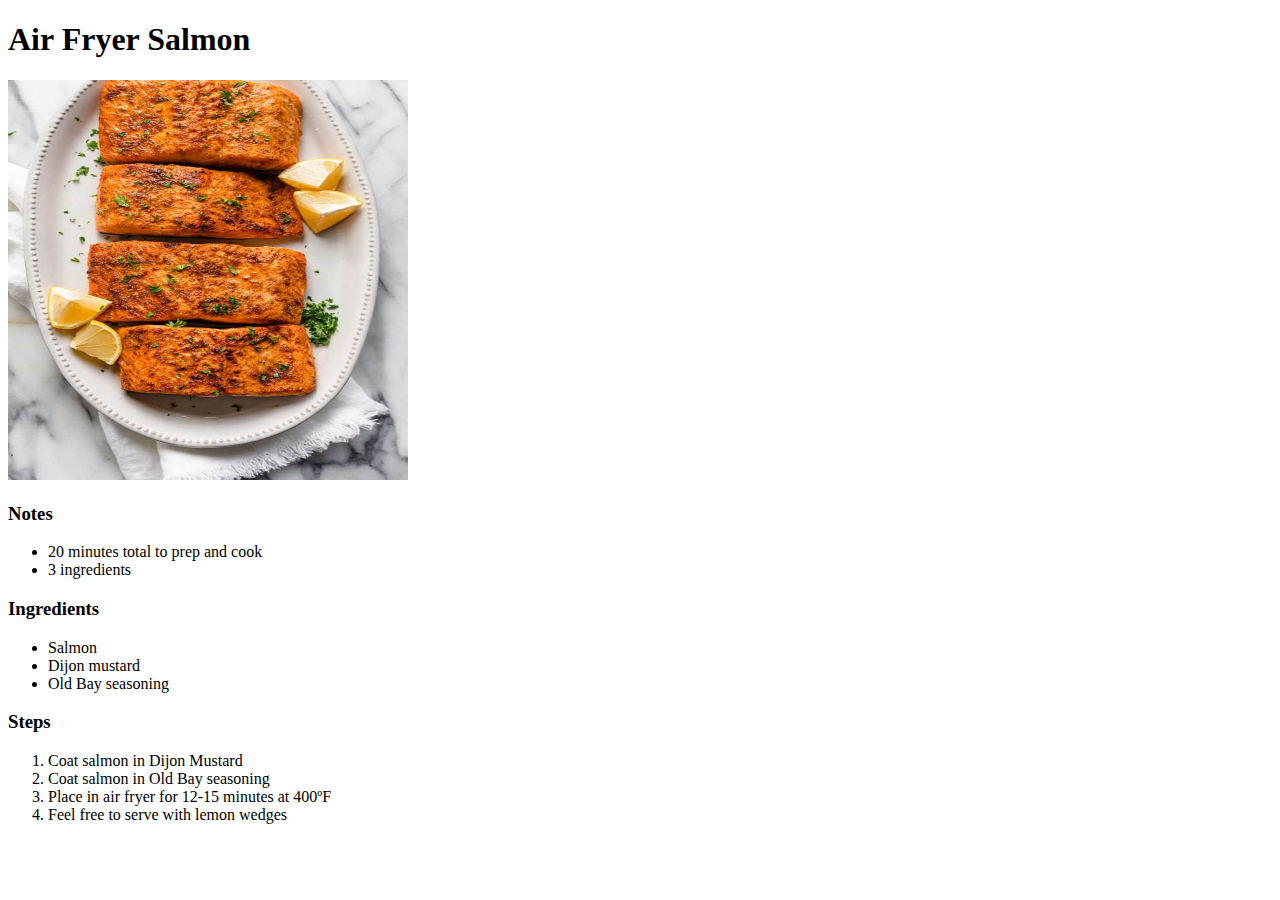
==== recipes/AirFrySalmon.html @ e18250e6 "added three recipes to my site" ====
<!DOCTYPE html>
<html lang="en">
<head>
    <meta charset="UTF-8">
    <meta name="viewport" content="width=device-width, initial-scale=1.0">
    <title>Document</title>
</head>
<body>
    <h1>Air Fryer Salmon</h1>
    <img src="../images/Air-Fryer-Salmon-3.jpg" alt="pic of salmon" height="400" width="400">

    <h3>Notes</h3>
    <ul>
        <li>20 minutes total to prep and cook</li>
        <li>3 ingredients</li>
    </ul>
    <h3>Ingredients</h3>
    <ul>
        <li>Salmon</li>
        <li>Dijon mustard</li>
        <li>Old Bay seasoning</li>
    </ul>
    <h3>Steps</h3>
    <ol>
        <li>Coat salmon in Dijon Mustard</li>
        <li>Coat salmon in Old Bay seasoning</li>
        <li>Place in air fryer for 12-15 minutes at 400ºF</li>
        <li>Feel free to serve with lemon wedges</li>
    </ol>

</body>
</html>
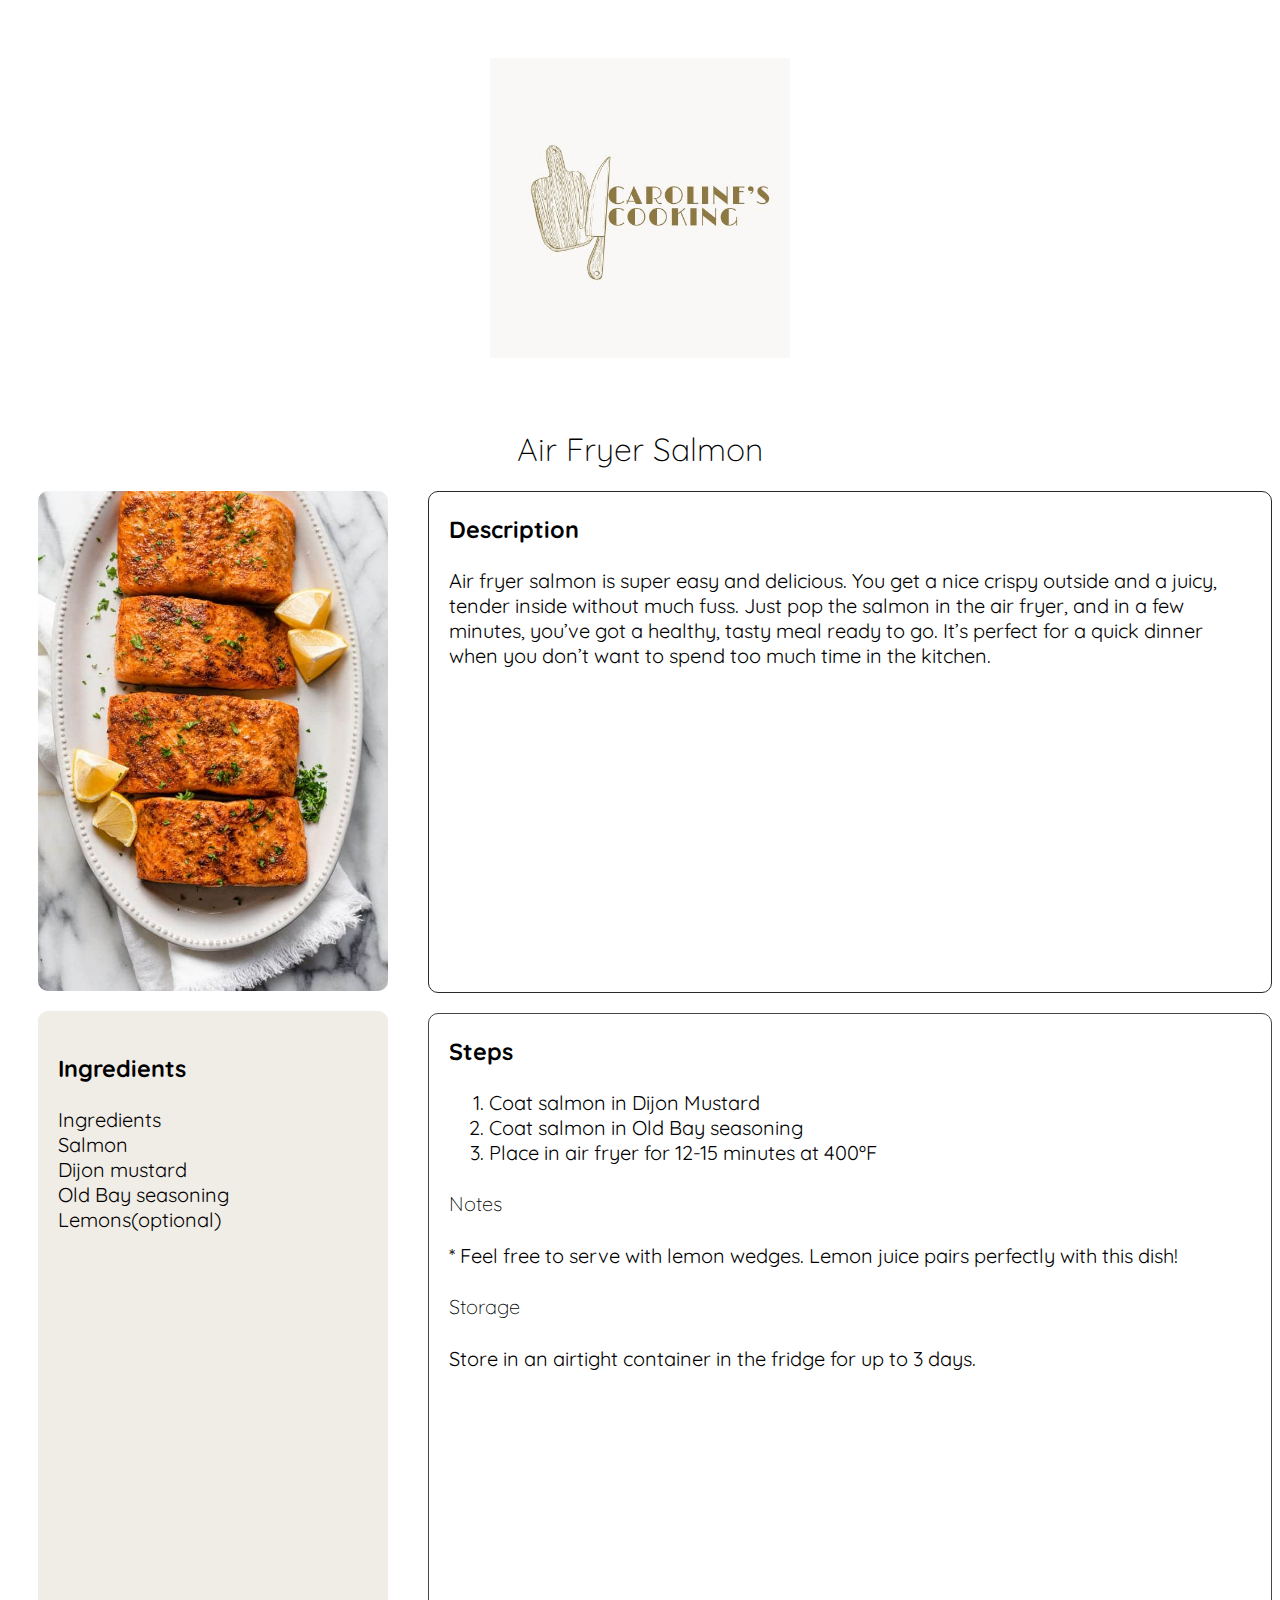
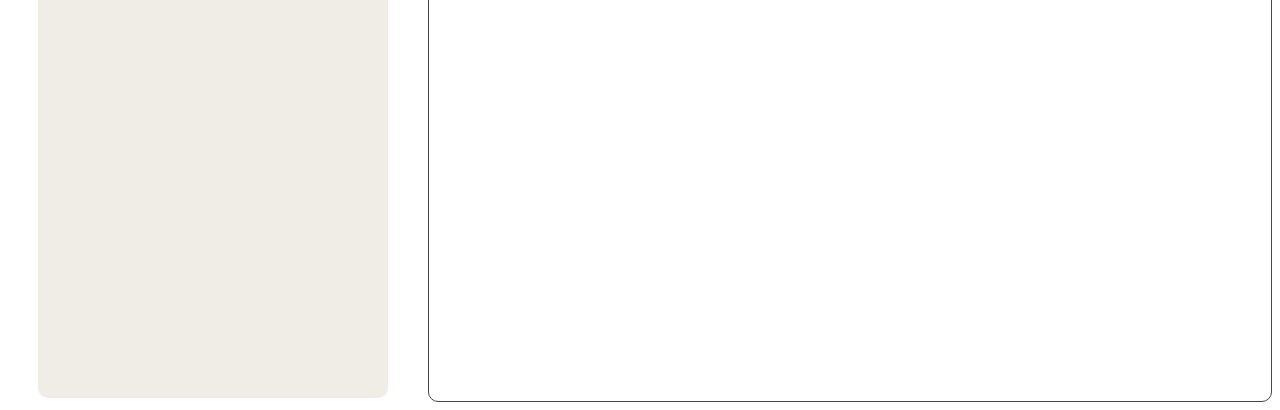
==== commit 8a704b19: "Changed layout and styling of site" ====
--- a/recipes/AirFrySalmon.html
+++ b/recipes/AirFrySalmon.html
@@ -1,32 +1,61 @@
 <!DOCTYPE html>
 <html lang="en">
 <head>
+    <link rel="stylesheet" href="../styles.css">
     <meta charset="UTF-8">
     <meta name="viewport" content="width=device-width, initial-scale=1.0">
     <title>Document</title>
 </head>
+
 <body>
-    <h1>Air Fryer Salmon</h1>
-    <img src="../images/Air-Fryer-Salmon-3.jpg" alt="pic of salmon" height="400" width="400">
+    <div>
+        <a href="../index.html"><img id="logo" class="center" src="../images/Caroline’s Cooking.jpg"></a>
+    </div>  
+    <h1 class="recipe-title">Air Fryer Salmon</h1>
+    <div class="content">    
+        <div class="content">
+            <div class="left">
+                <img src="../images/Air-Fryer-Salmon-3.jpg">
+                <div class="ingredients-container">
+                    <h3>Ingredients</h3>
+                    <ul>
+                        <li>Ingredients</li>
+                        <li>Salmon</li>
+                        <li>Dijon mustard</li>
+                        <li>Old Bay seasoning</li>
+                        <li>Lemons(optional)</li>
+                    </ul>
+                </div>
+            </div>
+            <div class="right">
+                <div class="right-top">
+                    <h3>Description</h3>
+                    <p>Air fryer salmon is super easy and delicious. You get a nice crispy outside and a juicy, tender inside without much fuss. Just pop the salmon in the air fryer, and in a few minutes, you’ve got a healthy, tasty meal ready to go. It’s perfect for a quick dinner when you don’t want to spend too much time in the kitchen.</p>
 
-    <h3>Notes</h3>
-    <ul>
-        <li>20 minutes total to prep and cook</li>
-        <li>3 ingredients</li>
-    </ul>
-    <h3>Ingredients</h3>
-    <ul>
-        <li>Salmon</li>
-        <li>Dijon mustard</li>
-        <li>Old Bay seasoning</li>
-    </ul>
-    <h3>Steps</h3>
-    <ol>
-        <li>Coat salmon in Dijon Mustard</li>
-        <li>Coat salmon in Old Bay seasoning</li>
-        <li>Place in air fryer for 12-15 minutes at 400ºF</li>
-        <li>Feel free to serve with lemon wedges</li>
-    </ol>
+                    </div>
 
+
+                </ul>
+                <div class="steps-container">
+                    <h3>Steps</h3>
+                    <ol>
+                        <li>Coat salmon in Dijon Mustard</li>
+                        <li>Coat salmon in Old Bay seasoning</li>
+                        <li>Place in air fryer for 12-15 minutes at 400ºF</li>
+                    </ol>
+                    <h4>Notes</h4>
+                    <ul>
+                        <li>* Feel free to serve with lemon wedges. Lemon juice pairs perfectly with this dish!</li>
+                    </ul>
+                
+                    <h4>Storage</h4>
+                    <ul>
+                        <li>Store in an airtight container in the fridge for up to 3 days.</li>
+                    </ul>
+
+                </div>
+            </div>
+        </div>
+    </div>	
 </body>
-</html>+</html>
--- a/styles.css
+++ b/styles.css
@@ -0,0 +1,116 @@
+
+@import url('https://fonts.googleapis.com/css2?family=Indie+Flower&display=swap');
+@import url('https://fonts.googleapis.com/css2?family=Amatic+SC:wght@400;700&family=Indie+Flower&display=swap');
+@import url('https://fonts.googleapis.com/css2?family=Amatic+SC:wght@400;700&family=Indie+Flower&family=Quicksand:wght@300&display=swap');
+html{
+    font-family: 'Quicksand', sans-serif;
+}
+
+h1,h2,h3,h4,h5,h6{
+    font-weight: 300;
+
+}
+.item img:hover{
+    transform: scale(1.05);
+    transition: all ease ;
+    border-radius: 15px;
+    box-shadow: 0 0 5px rgb(136, 219, 140);
+}
+
+
+.heading{
+    font-size: 62px; 
+    font-family: 'Amatic SC', cursive;
+}
+
+a{
+    text-decoration:none;
+}
+#logo{
+    width: 300px;
+    height:300px;
+    margin-left: auto;
+    margin-right: auto;
+    display: block;
+    padding: 50px;
+}
+
+.heading,
+.recipe-title{
+    text-align: center;
+}
+h3{
+    font-weight: bold;
+}
+.content{
+ display:flex;
+ flex-direction: row;
+ justify-content: center;
+ font-size: 20px;
+ gap:20px;
+}
+
+div img{
+    
+    width:350px;
+    height:500px;
+}
+
+.item{
+    display: flex;
+    flex-direction: column;
+    gap:10px;
+    align-items:center;
+    width:400px;
+    text-align: center;
+}
+
+.left{
+    
+    display: flex;
+    flex-direction: column;
+    gap:20px;
+    padding-left: 30px;
+    width:420px;
+    height: 1507px;
+}
+.left img{
+    border-radius: 10px;
+
+}
+.content{
+    gap:40px;
+    display: flex;
+}
+
+
+.right-top{
+    border-radius: 10px;
+    border:1px solid rgb(41, 41, 41);
+    height:500px;
+}
+
+ul{
+    list-style-type: none;
+    padding:0;  
+}
+
+.steps-container{   
+    margin-top:20px;
+    border-radius: 10px;
+    border:1px solid rgb(71, 71, 71);
+    height: 987px;
+
+}
+
+.ingredients-container{
+    border-radius: 10px;
+    background-color: rgb(240, 236, 230);
+    padding:20px;
+    flex-grow: 3;
+}
+
+.right-top,
+.steps-container{
+    padding:0 20px 0px 20px;
+}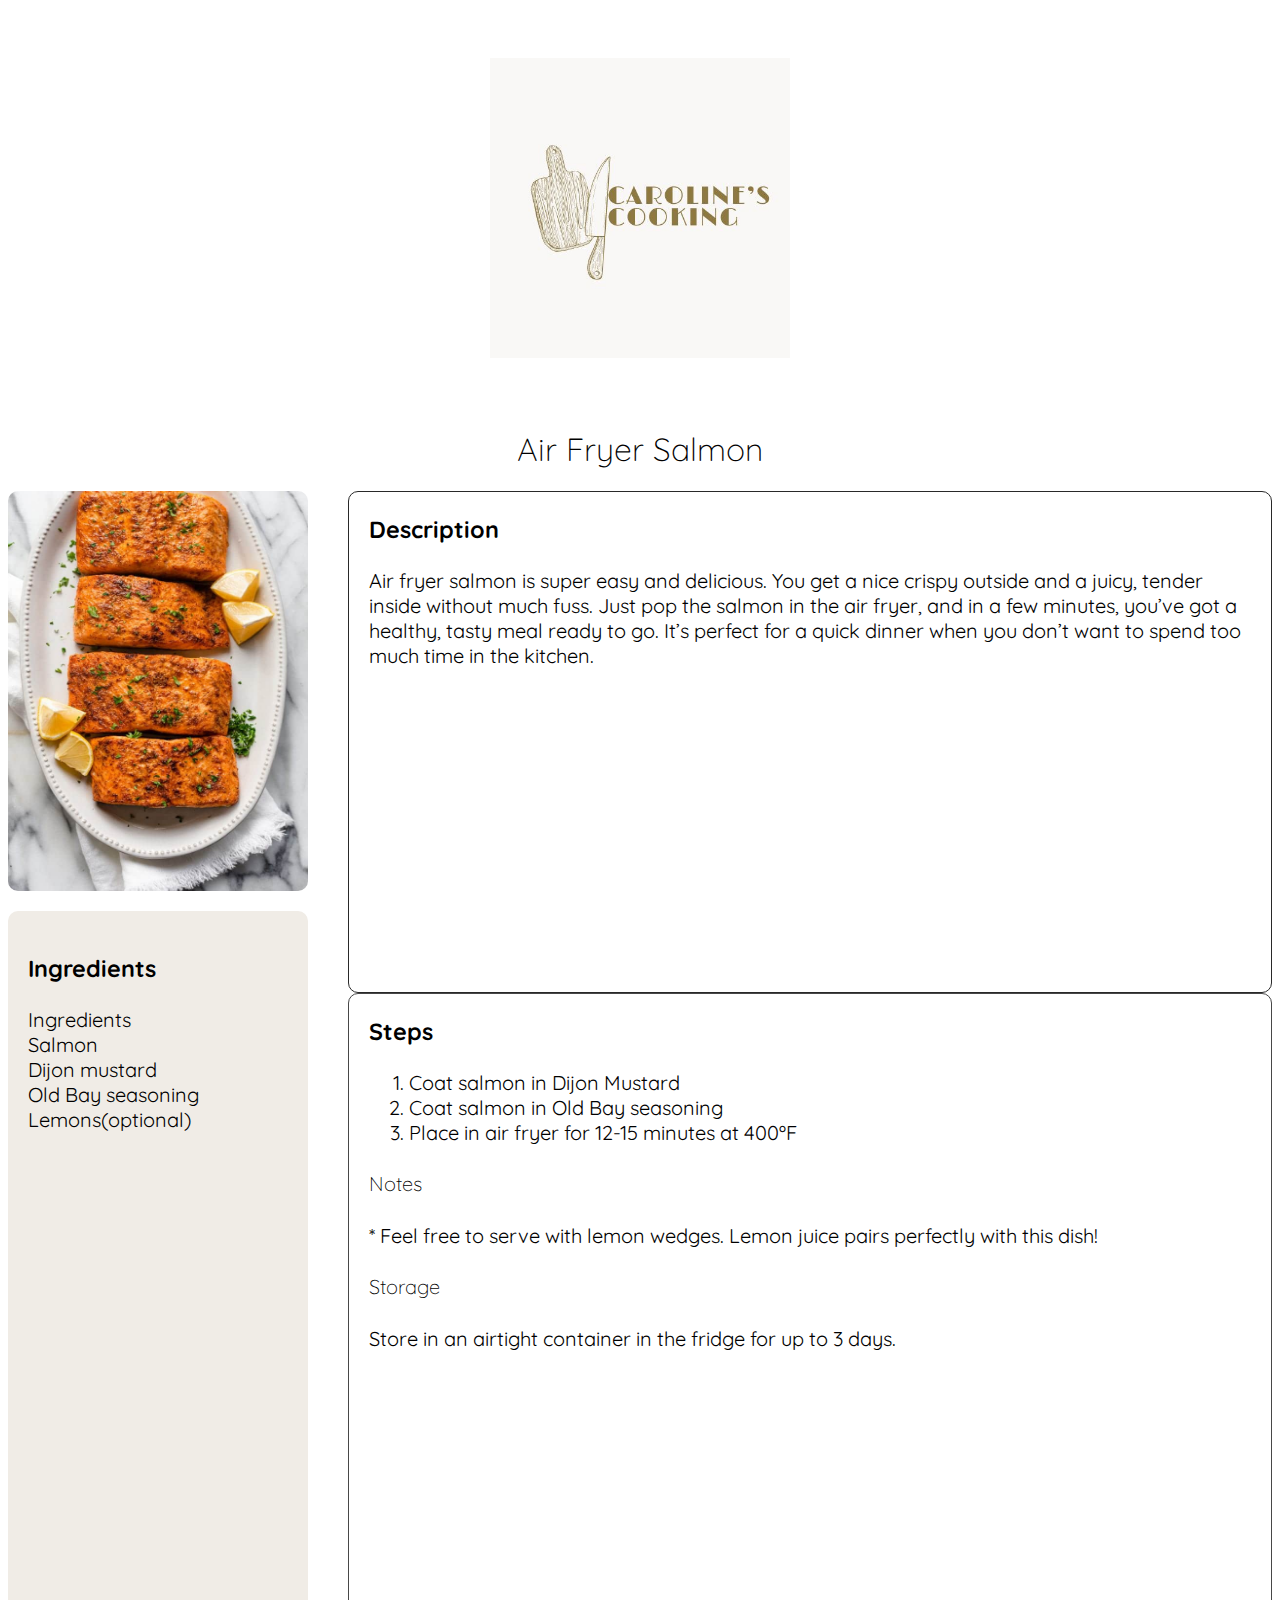
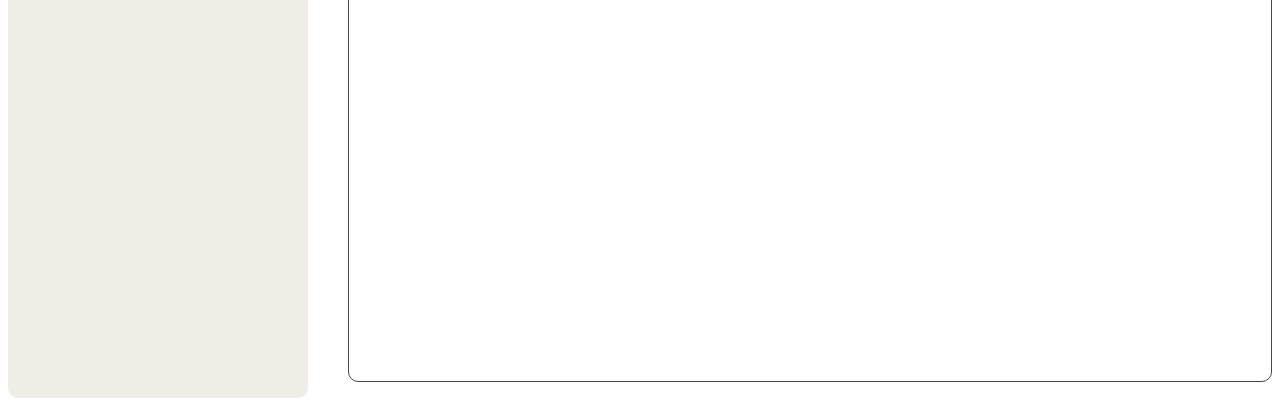
==== commit b52f26d0: "View changes attempt" ====
--- a/recipes/AirFrySalmon.html
+++ b/recipes/AirFrySalmon.html
@@ -2,8 +2,7 @@
 <html lang="en">
 <head>
     <link rel="stylesheet" href="../styles.css">
-    <meta charset="UTF-8">
-    <meta name="viewport" content="width=device-width, initial-scale=1.0">
+    <meta charset="UTF-8" name="viewport" content="width=device-width; initial-scale=1.0;">
     <title>Document</title>
 </head>
 
--- a/styles.css
+++ b/styles.css
@@ -11,12 +11,29 @@
 
 }
 .item img:hover{
+    display: flex;
     transform: scale(1.05);
     transition: all ease ;
     border-radius: 15px;
     box-shadow: 0 0 5px rgb(136, 219, 140);
 }
 
+@media only screen and (max-width: 600px) {
+    img 
+    { 
+        display: flex;
+        height: 100%; 
+        width: 100%; 
+    } 
+    .content{
+        display: flex;
+        width: 100%;
+    }
+    .item{
+        display: flex;
+        width: 100%;
+    }
+}
 
 .heading{
     font-size: 62px; 
@@ -51,9 +68,9 @@
 }
 
 div img{
-    
-    width:350px;
-    height:500px;
+    display: flex;
+    width:300px;
+    height:400px;
 }
 
 .item{
@@ -70,7 +87,7 @@
     display: flex;
     flex-direction: column;
     gap:20px;
-    padding-left: 30px;
+    /* padding-left: 30px; */
     width:420px;
     height: 1507px;
 }
@@ -96,7 +113,7 @@
 }
 
 .steps-container{   
-    margin-top:20px;
+    /* margin-top:20px; */
     border-radius: 10px;
     border:1px solid rgb(71, 71, 71);
     height: 987px;
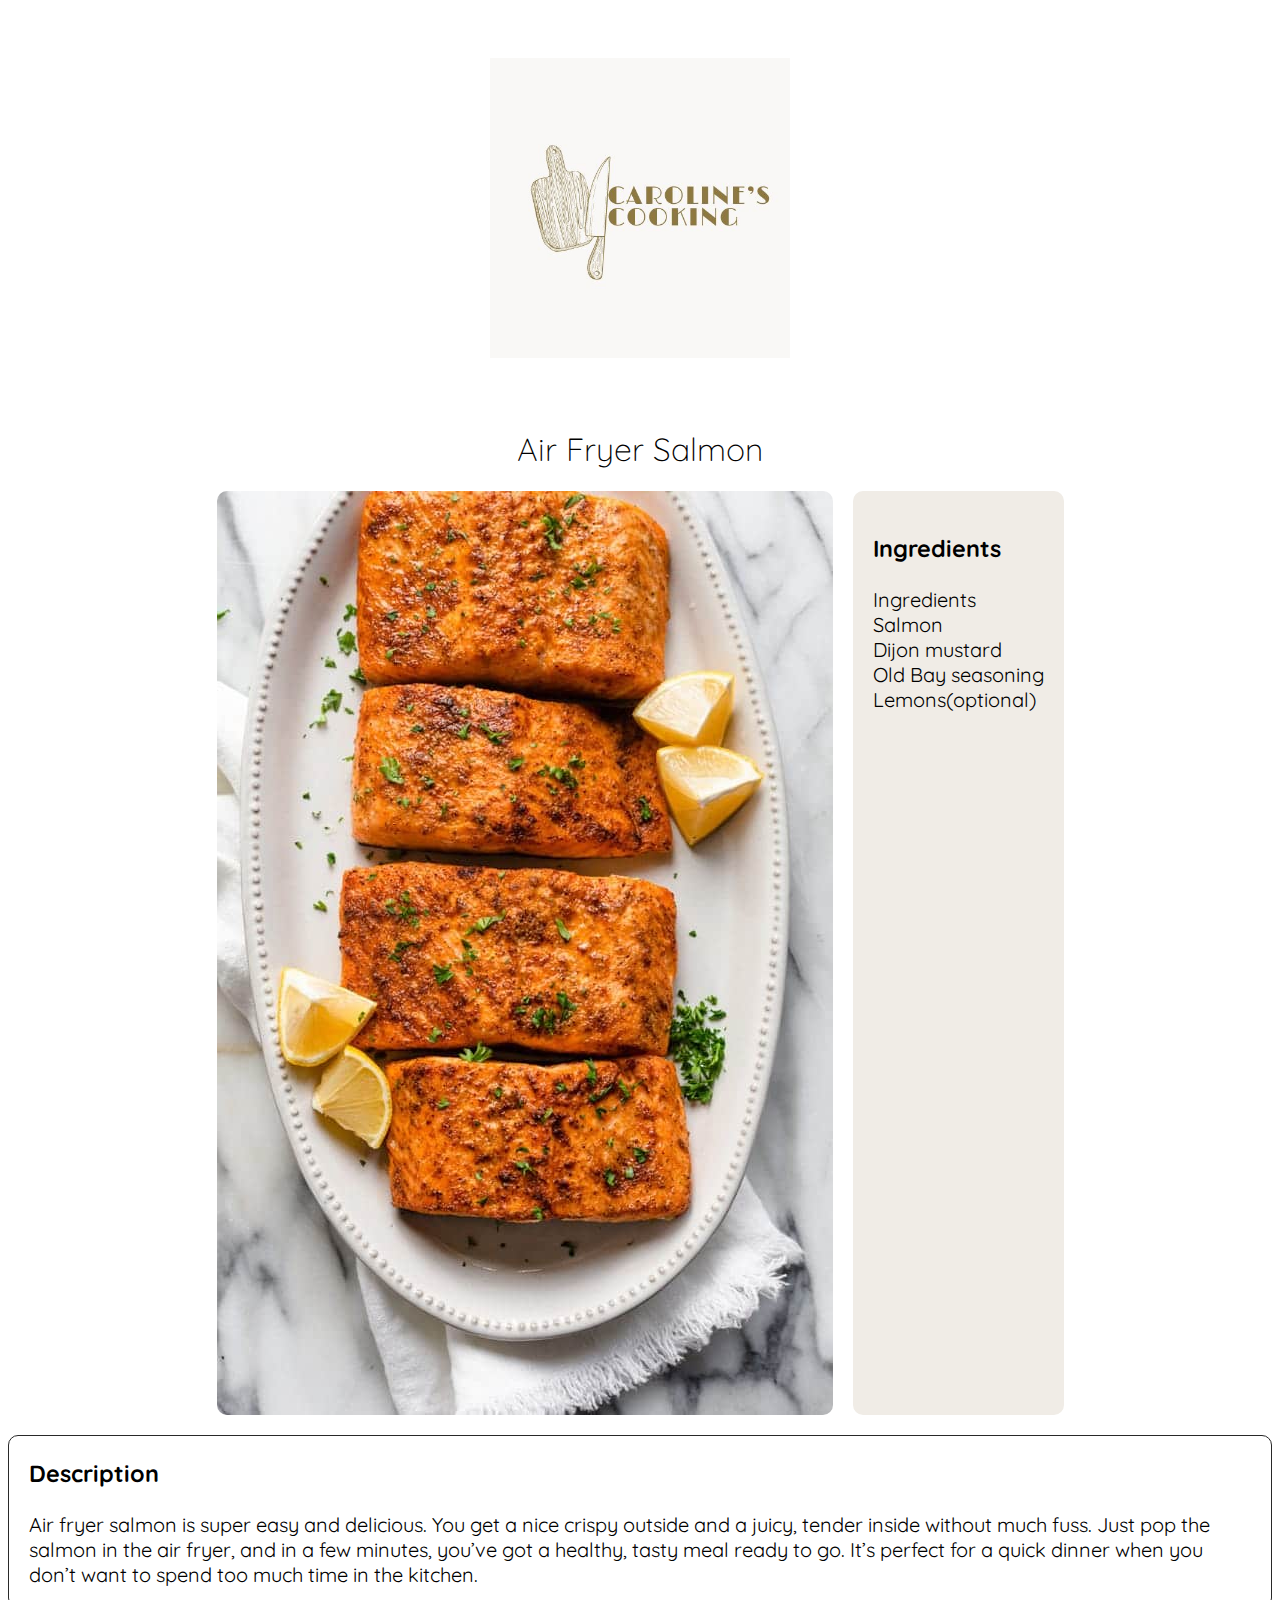
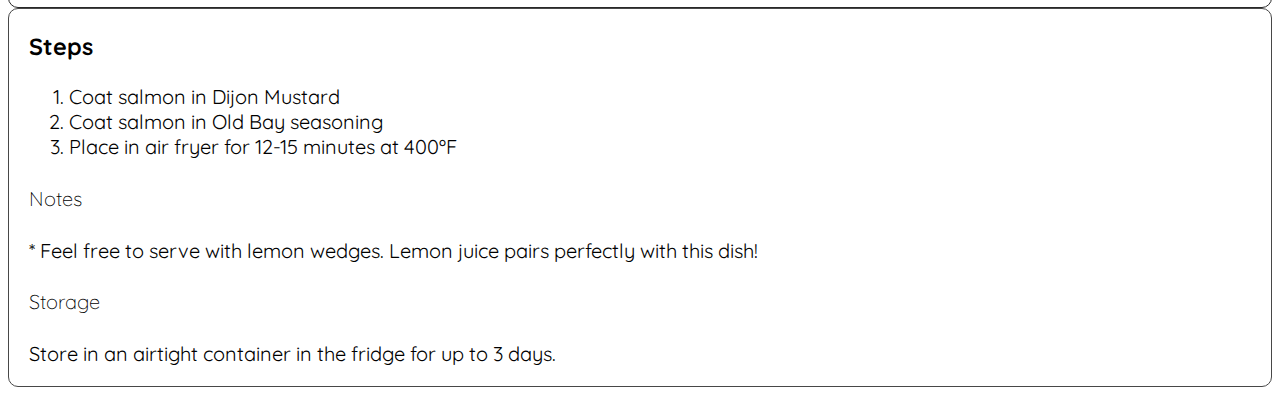
==== commit 407acc2b: "centering images and text on homepage" ====
--- a/recipes/AirFrySalmon.html
+++ b/recipes/AirFrySalmon.html
@@ -11,8 +11,8 @@
         <a href="../index.html"><img id="logo" class="center" src="../images/Caroline’s Cooking.jpg"></a>
     </div>  
     <h1 class="recipe-title">Air Fryer Salmon</h1>
-    <div class="content">    
-        <div class="content">
+    <div class="content2">    
+        <div class="content2">
             <div class="left">
                 <img src="../images/Air-Fryer-Salmon-3.jpg">
                 <div class="ingredients-container">
@@ -27,7 +27,7 @@
                 </div>
             </div>
             <div class="right">
-                <div class="right-top">
+                <div class="description-container">
                     <h3>Description</h3>
                     <p>Air fryer salmon is super easy and delicious. You get a nice crispy outside and a juicy, tender inside without much fuss. Just pop the salmon in the air fryer, and in a few minutes, you’ve got a healthy, tasty meal ready to go. It’s perfect for a quick dinner when you don’t want to spend too much time in the kitchen.</p>
 
--- a/styles.css
+++ b/styles.css
@@ -11,28 +11,11 @@
 
 }
 .item img:hover{
-    display: flex;
+    flex: 1;
     transform: scale(1.05);
     transition: all ease ;
     border-radius: 15px;
     box-shadow: 0 0 5px rgb(136, 219, 140);
-}
-
-@media only screen and (max-width: 600px) {
-    img 
-    { 
-        display: flex;
-        height: 100%; 
-        width: 100%; 
-    } 
-    .content{
-        display: flex;
-        width: 100%;
-    }
-    .item{
-        display: flex;
-        width: 100%;
-    }
 }
 
 .heading{
@@ -42,6 +25,7 @@
 
 a{
     text-decoration:none;
+
 }
 #logo{
     width: 300px;
@@ -59,52 +43,53 @@
 h3{
     font-weight: bold;
 }
+
 .content{
- display:flex;
- flex-direction: row;
- justify-content: center;
- font-size: 20px;
- gap:20px;
+    display: flex;
+    align-items: center;
+    flex-wrap: wrap;
+    flex-direction: row;
+    justify-content: center;
+    font-size: 20px;
+    gap:20px;
 }
 
-div img{
+.content2{
     display: flex;
+    flex-direction: row;
+    flex-wrap: wrap;
+    justify-content: center;
+    font-size: 20px;
+    gap:20px;
+}
+
+.image{
+    flex-direction: column;
+    align-items: center;
     width:300px;
     height:400px;
 }
 
 .item{
-    display: flex;
+    flex: 1;
     flex-direction: column;
     gap:10px;
     align-items:center;
     width:400px;
-    text-align: center;
+    text-align:center;
 }
 
 .left{
-    
     display: flex;
-    flex-direction: column;
+    flex-direction:row;
     gap:20px;
     /* padding-left: 30px; */
-    width:420px;
-    height: 1507px;
+    width:auto;
+    height: auto;
 }
 .left img{
     border-radius: 10px;
 
-}
-.content{
-    gap:40px;
-    display: flex;
-}
-
-
-.right-top{
-    border-radius: 10px;
-    border:1px solid rgb(41, 41, 41);
-    height:500px;
 }
 
 ul{
@@ -112,22 +97,31 @@
     padding:0;  
 }
 
+.ingredients-container{
+    border-radius: 10px;
+    background-color: rgb(240, 236, 230);
+    padding:20px;
+    flex-grow: auto;
+}
+
+.description-container{
+    border-radius: 10px;
+    border:1px solid rgb(41, 41, 41);
+    height: auto;
+    flex-grow: auto;
+    padding:0 20px 0px 20px;
+}
+
 .steps-container{   
     /* margin-top:20px; */
     border-radius: 10px;
     border:1px solid rgb(71, 71, 71);
-    height: 987px;
+    height: auto;
+    flex-grow: auto;
+    padding:0 20px 0px 20px;
 
 }
 
-.ingredients-container{
-    border-radius: 10px;
-    background-color: rgb(240, 236, 230);
-    padding:20px;
-    flex-grow: 3;
-}
 
-.right-top,
-.steps-container{
-    padding:0 20px 0px 20px;
-}+
+
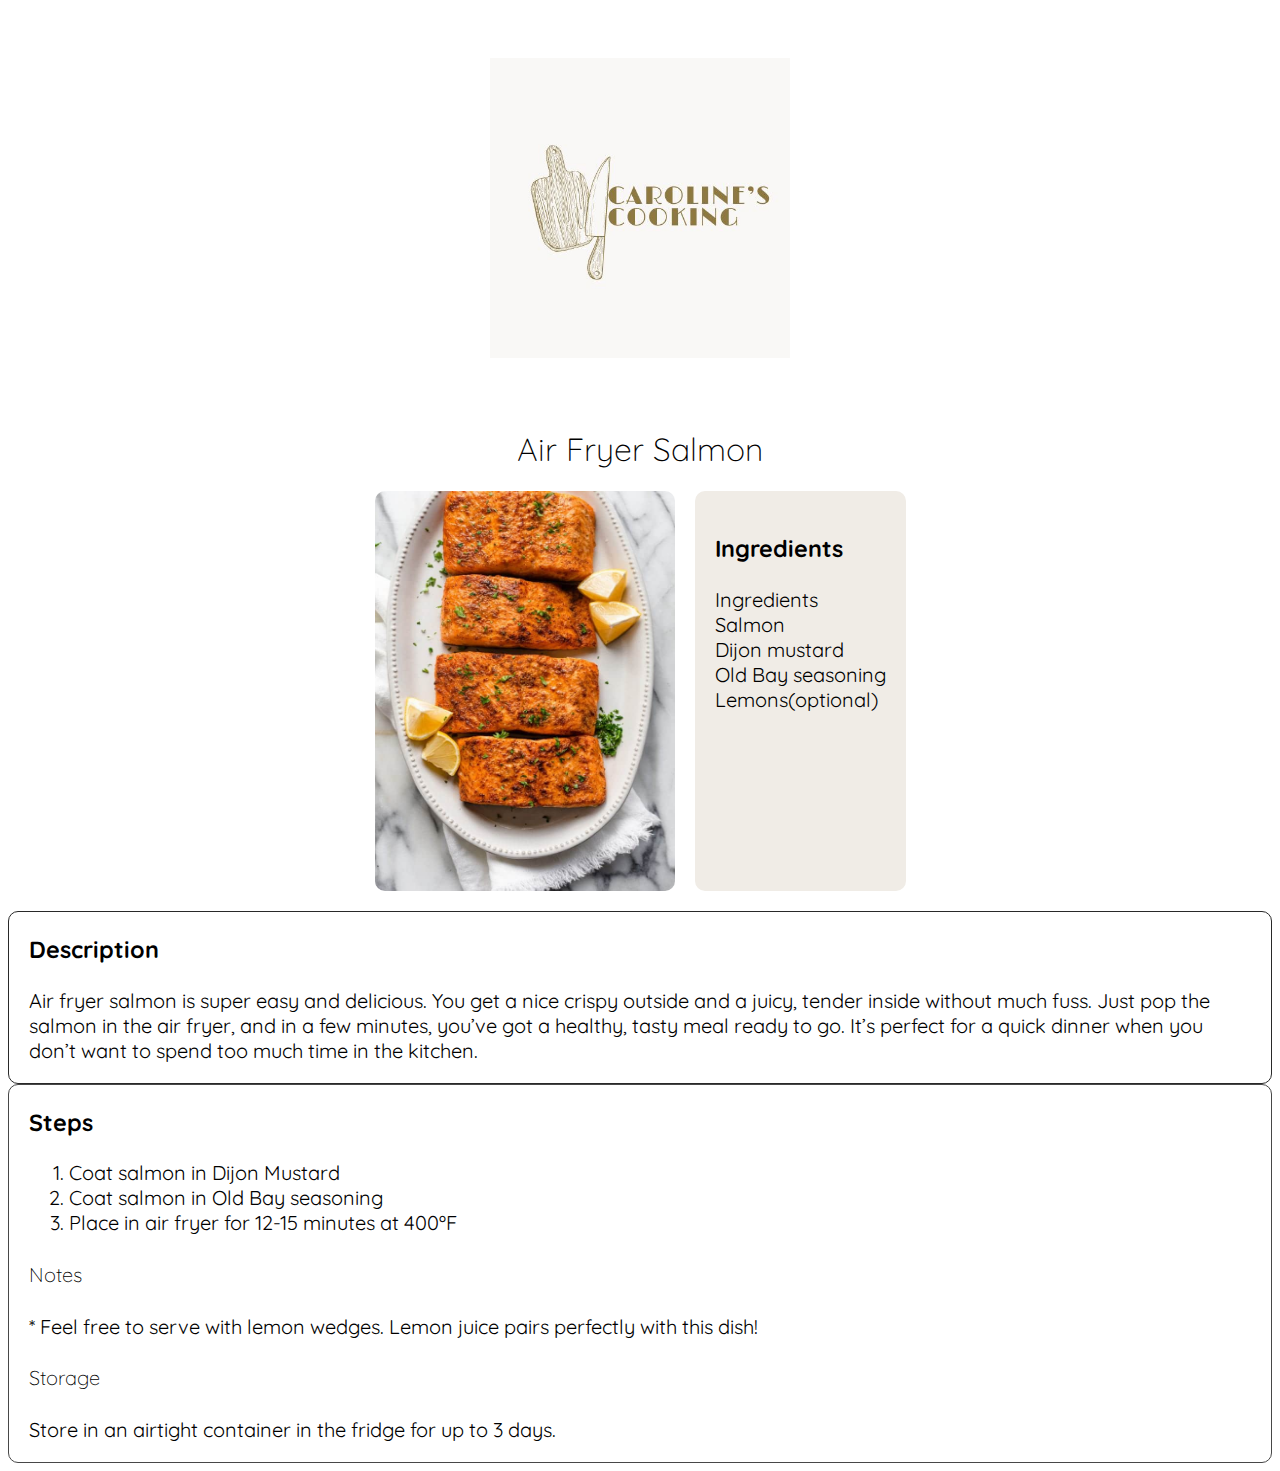
==== commit 88853c79: "recipe page view changes" ====
--- a/recipes/AirFrySalmon.html
+++ b/recipes/AirFrySalmon.html
@@ -14,7 +14,7 @@
     <div class="content2">    
         <div class="content2">
             <div class="left">
-                <img src="../images/Air-Fryer-Salmon-3.jpg">
+                <img class="image" src="../images/Air-Fryer-Salmon-3.jpg">
                 <div class="ingredients-container">
                     <h3>Ingredients</h3>
                     <ul>
--- a/styles.css
+++ b/styles.css
@@ -56,7 +56,6 @@
 
 .content2{
     display: flex;
-    flex-direction: row;
     flex-wrap: wrap;
     justify-content: center;
     font-size: 20px;
@@ -102,6 +101,7 @@
     background-color: rgb(240, 236, 230);
     padding:20px;
     flex-grow: auto;
+    flex-wrap: auto;
 }
 
 .description-container{
@@ -109,6 +109,7 @@
     border:1px solid rgb(41, 41, 41);
     height: auto;
     flex-grow: auto;
+    flex-wrap: auto;
     padding:0 20px 0px 20px;
 }
 
@@ -118,6 +119,7 @@
     border:1px solid rgb(71, 71, 71);
     height: auto;
     flex-grow: auto;
+    flex-wrap: auto;
     padding:0 20px 0px 20px;
 
 }
